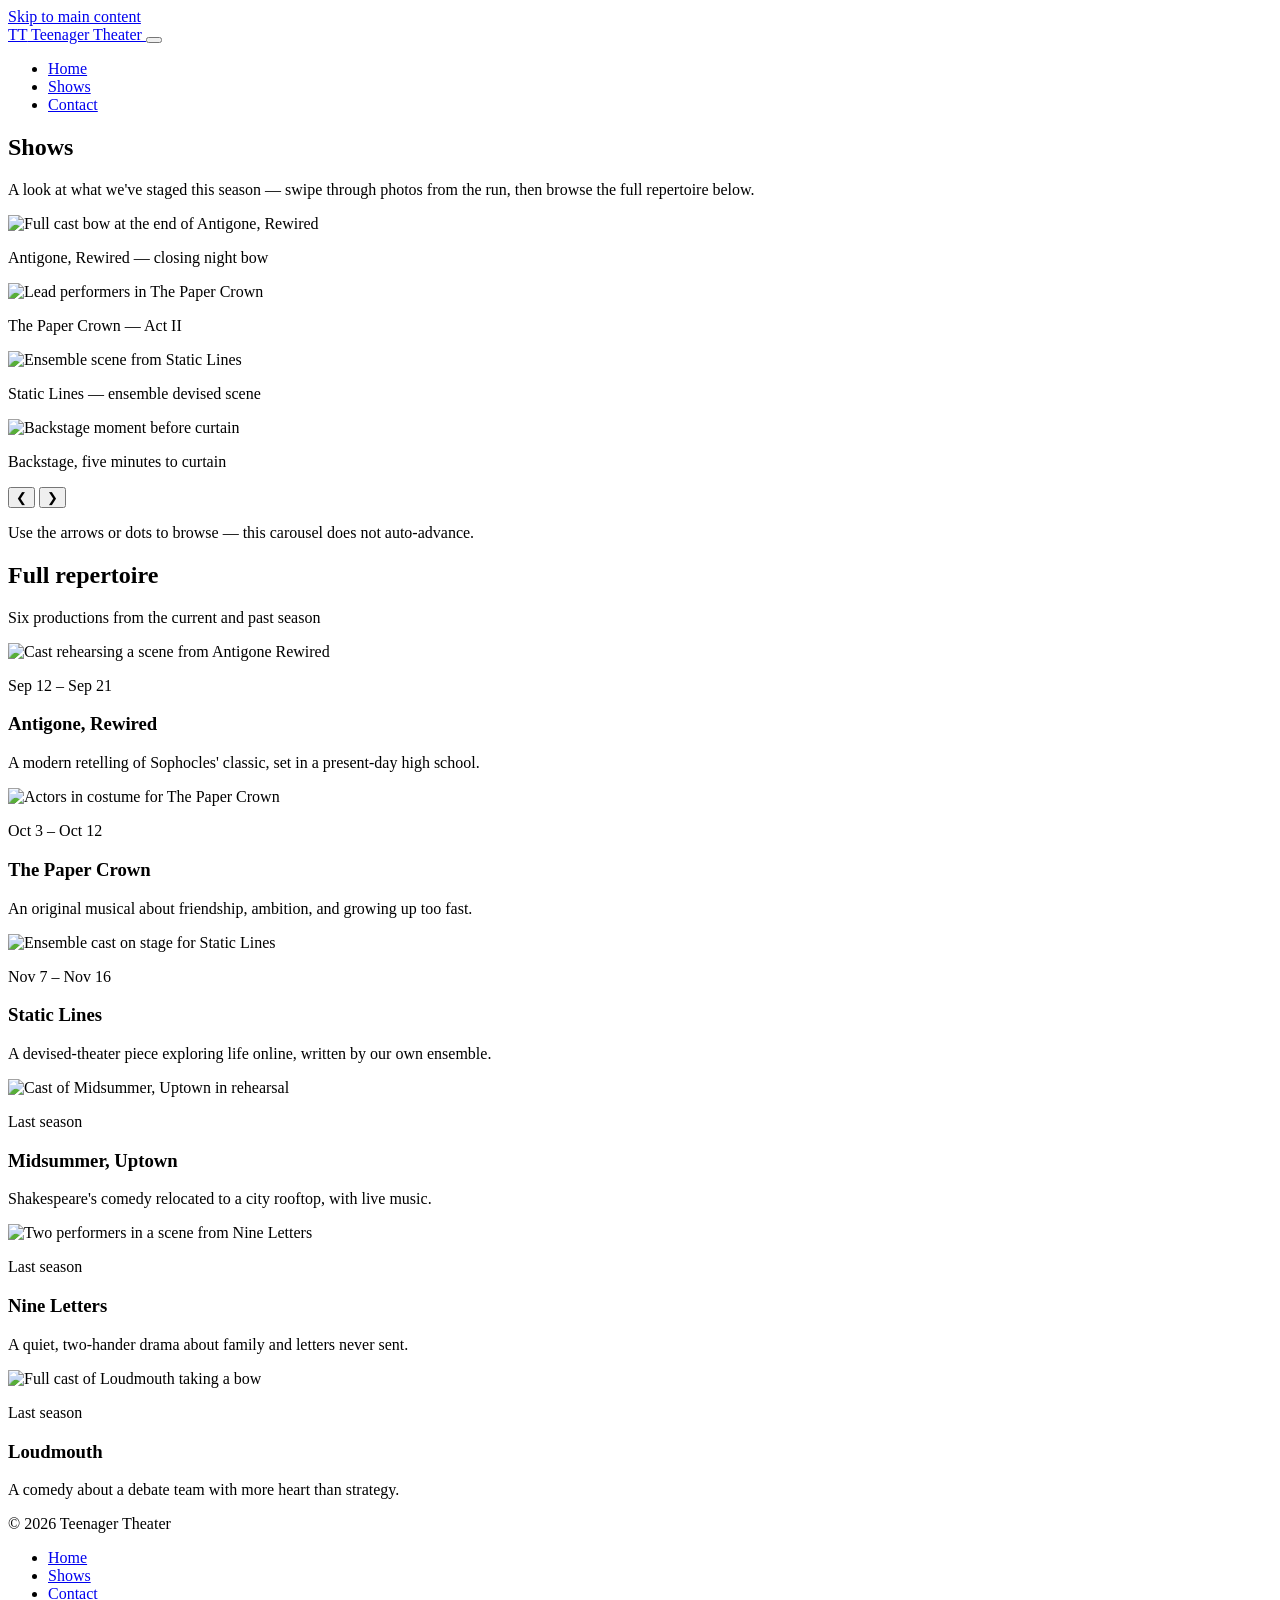
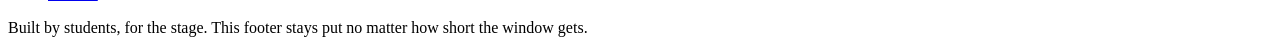
==== shows.html @ 00fec13a "Add files via upload" ====
<!DOCTYPE html>
<html lang="en">
<head>
<meta charset="UTF-8">
<meta name="viewport" content="width=device-width, initial-scale=1.0">
<title>Teenager Theater — Shows</title>
<meta name="description" content="Browse current and past Teenager Theater productions, with photos from the stage.">
<link rel="preconnect" href="https://fonts.googleapis.com">
<link href="https://fonts.googleapis.com/css2?family=Playfair+Display:wght@600;700&family=Inter:wght@400;500;600;700&display=swap" rel="stylesheet">
<link rel="stylesheet" href="css/style.css">
</head>
<body>
<a class="skip-link" href="#main">Skip to main content</a>

<header class="site-header">
  <nav class="nav container" aria-label="Main navigation">
    <a href="index.html" class="logo">
      <span class="logo-mark" aria-hidden="true">TT</span>
      Teenager Theater
    </a>
    <button class="nav-toggle" type="button" aria-expanded="false" aria-controls="primary-menu" aria-label="Toggle navigation menu">
      <span></span><span></span><span></span>
    </button>
    <ul class="nav-menu" id="primary-menu">
      <li><a href="index.html">Home</a></li>
      <li><a href="shows.html" aria-current="page">Shows</a></li>
      <li><a href="contact.html">Contact</a></li>
    </ul>
  </nav>
</header>

<main id="main">
  <section class="page-banner">
    <div class="container">
      <h1>Shows</h1>
      <p>A look at what we've staged this season — swipe through photos from the run, then browse the full repertoire below.</p>
    </div>
  </section>

  <section class="section container">
    <div class="carousel" data-carousel tabindex="0" aria-roledescription="carousel" aria-label="Photos from recent productions">
      <div class="carousel-track">
        <div class="carousel-slide">
          <img src="https://picsum.photos/seed/carousel1/1200/600" alt="Full cast bow at the end of Antigone, Rewired">
          <p class="carousel-caption">Antigone, Rewired — closing night bow</p>
        </div>
        <div class="carousel-slide">
          <img src="https://picsum.photos/seed/carousel2/1200/600" alt="Lead performers in The Paper Crown">
          <p class="carousel-caption">The Paper Crown — Act II</p>
        </div>
        <div class="carousel-slide">
          <img src="https://picsum.photos/seed/carousel3/1200/600" alt="Ensemble scene from Static Lines">
          <p class="carousel-caption">Static Lines — ensemble devised scene</p>
        </div>
        <div class="carousel-slide">
          <img src="https://picsum.photos/seed/carousel4/1200/600" alt="Backstage moment before curtain">
          <p class="carousel-caption">Backstage, five minutes to curtain</p>
        </div>
      </div>
      <button class="carousel-btn prev" type="button" aria-label="Previous photo">&#10094;</button>
      <button class="carousel-btn next" type="button" aria-label="Next photo">&#10095;</button>
      <div class="carousel-dots" role="group" aria-label="Choose photo"></div>
    </div>
    <p class="carousel-note">Use the arrows or dots to browse — this carousel does not auto-advance.</p>
  </section>

  <section class="section container">
    <div class="section-heading">
      <h2>Full repertoire</h2>
      <p class="section-sub">Six productions from the current and past season</p>
    </div>
    <div class="card-grid">
      <article class="card">
        <img src="https://picsum.photos/seed/show1/500/350" alt="Cast rehearsing a scene from Antigone Rewired">
        <div class="card-body">
          <p class="card-meta">Sep 12 – Sep 21</p>
          <h3>Antigone, Rewired</h3>
          <p>A modern retelling of Sophocles' classic, set in a present-day high school.</p>
        </div>
      </article>
      <article class="card">
        <img src="https://picsum.photos/seed/show2/500/350" alt="Actors in costume for The Paper Crown">
        <div class="card-body">
          <p class="card-meta">Oct 3 – Oct 12</p>
          <h3>The Paper Crown</h3>
          <p>An original musical about friendship, ambition, and growing up too fast.</p>
        </div>
      </article>
      <article class="card">
        <img src="https://picsum.photos/seed/show3/500/350" alt="Ensemble cast on stage for Static Lines">
        <div class="card-body">
          <p class="card-meta">Nov 7 – Nov 16</p>
          <h3>Static Lines</h3>
          <p>A devised-theater piece exploring life online, written by our own ensemble.</p>
        </div>
      </article>
      <article class="card">
        <img src="https://picsum.photos/seed/show4/500/350" alt="Cast of Midsummer, Uptown in rehearsal">
        <div class="card-body">
          <p class="card-meta">Last season</p>
          <h3>Midsummer, Uptown</h3>
          <p>Shakespeare's comedy relocated to a city rooftop, with live music.</p>
        </div>
      </article>
      <article class="card">
        <img src="https://picsum.photos/seed/show5/500/350" alt="Two performers in a scene from Nine Letters">
        <div class="card-body">
          <p class="card-meta">Last season</p>
          <h3>Nine Letters</h3>
          <p>A quiet, two-hander drama about family and letters never sent.</p>
        </div>
      </article>
      <article class="card">
        <img src="https://picsum.photos/seed/show6/500/350" alt="Full cast of Loudmouth taking a bow">
        <div class="card-body">
          <p class="card-meta">Last season</p>
          <h3>Loudmouth</h3>
          <p>A comedy about a debate team with more heart than strategy.</p>
        </div>
      </article>
    </div>
  </section>
</main>

<footer class="site-footer">
  <div class="container footer-inner">
    <p>&copy; <span id="current-year">2026</span> Teenager Theater</p>
    <ul class="footer-links">
      <li><a href="index.html">Home</a></li>
      <li><a href="shows.html">Shows</a></li>
      <li><a href="contact.html">Contact</a></li>
    </ul>
    <p class="footer-note">Built by students, for the stage. This footer stays put no matter how short the window gets.</p>
  </div>
</footer>

<script src="js/script.js"></script>
</body>
</html>
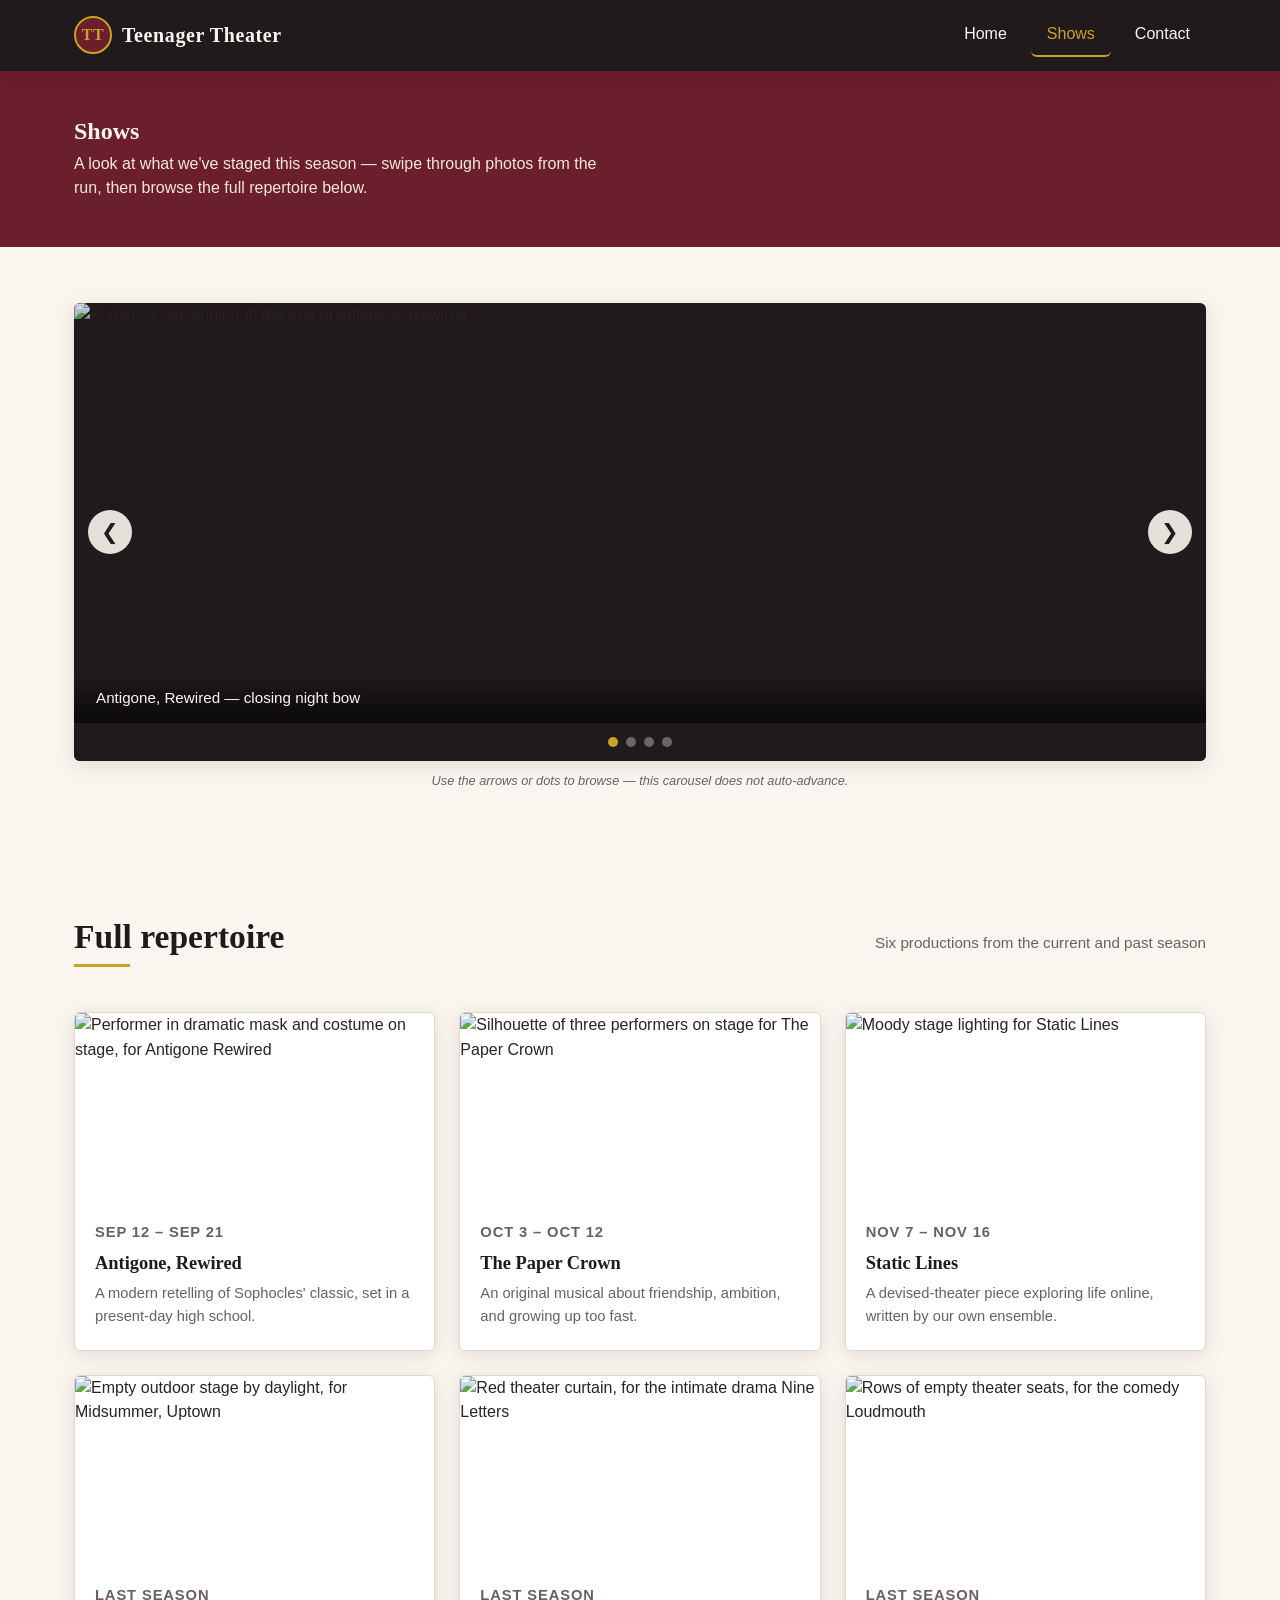
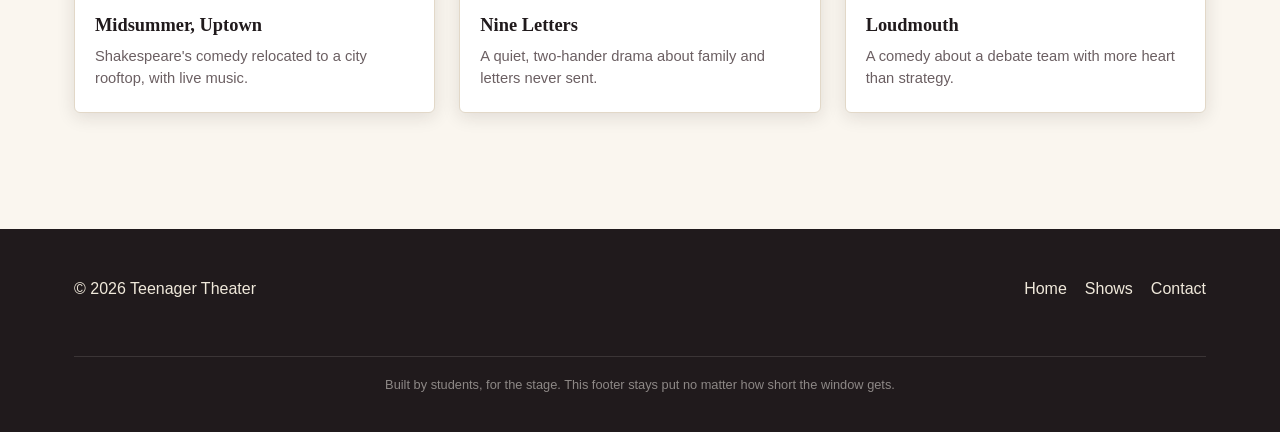
==== commit bd2c837c: "Add files via upload" ====
--- a/shows.html
+++ b/shows.html
@@ -41,19 +41,19 @@
     <div class="carousel" data-carousel tabindex="0" aria-roledescription="carousel" aria-label="Photos from recent productions">
       <div class="carousel-track">
         <div class="carousel-slide">
-          <img src="https://picsum.photos/seed/carousel1/1200/600" alt="Full cast bow at the end of Antigone, Rewired">
+          <img src="https://images.unsplash.com/photo-1575028992758-02558c4772fd?auto=format&fit=crop&w=1200&h=600&q=80" alt="Audience applauding at the end of Antigone, Rewired">
           <p class="carousel-caption">Antigone, Rewired — closing night bow</p>
         </div>
         <div class="carousel-slide">
-          <img src="https://picsum.photos/seed/carousel2/1200/600" alt="Lead performers in The Paper Crown">
+          <img src="https://images.unsplash.com/photo-1687773448285-50ee470e5583?auto=format&fit=crop&w=1200&h=600&q=80" alt="Empty auditorium seats before The Paper Crown, Act II">
           <p class="carousel-caption">The Paper Crown — Act II</p>
         </div>
         <div class="carousel-slide">
-          <img src="https://picsum.photos/seed/carousel3/1200/600" alt="Ensemble scene from Static Lines">
+          <img src="https://images.unsplash.com/photo-1751977146227-4fc506ca71a9?auto=format&fit=crop&w=1200&h=600&q=80" alt="Theater seating during an ensemble scene from Static Lines">
           <p class="carousel-caption">Static Lines — ensemble devised scene</p>
         </div>
         <div class="carousel-slide">
-          <img src="https://picsum.photos/seed/carousel4/1200/600" alt="Backstage moment before curtain">
+          <img src="https://images.unsplash.com/photo-1767811556101-d4dacddc8cb6?auto=format&fit=crop&w=1200&h=600&q=80" alt="Red velvet curtain, five minutes before curtain call">
           <p class="carousel-caption">Backstage, five minutes to curtain</p>
         </div>
       </div>
@@ -71,7 +71,7 @@
     </div>
     <div class="card-grid">
       <article class="card">
-        <img src="https://picsum.photos/seed/show1/500/350" alt="Cast rehearsing a scene from Antigone Rewired">
+        <img src="https://images.unsplash.com/photo-1767979401136-e06f9f55ece9?auto=format&fit=crop&w=500&h=350&q=80" alt="Performer in dramatic mask and costume on stage, for Antigone Rewired">
         <div class="card-body">
           <p class="card-meta">Sep 12 – Sep 21</p>
           <h3>Antigone, Rewired</h3>
@@ -79,7 +79,7 @@
         </div>
       </article>
       <article class="card">
-        <img src="https://picsum.photos/seed/show2/500/350" alt="Actors in costume for The Paper Crown">
+        <img src="https://images.unsplash.com/photo-1503095396549-807759245b35?auto=format&fit=crop&w=500&h=350&q=80" alt="Silhouette of three performers on stage for The Paper Crown">
         <div class="card-body">
           <p class="card-meta">Oct 3 – Oct 12</p>
           <h3>The Paper Crown</h3>
@@ -87,7 +87,7 @@
         </div>
       </article>
       <article class="card">
-        <img src="https://picsum.photos/seed/show3/500/350" alt="Ensemble cast on stage for Static Lines">
+        <img src="https://images.unsplash.com/photo-1576514129883-2f1d47a65da6?auto=format&fit=crop&w=500&h=350&q=80" alt="Moody stage lighting for Static Lines">
         <div class="card-body">
           <p class="card-meta">Nov 7 – Nov 16</p>
           <h3>Static Lines</h3>
@@ -95,7 +95,7 @@
         </div>
       </article>
       <article class="card">
-        <img src="https://picsum.photos/seed/show4/500/350" alt="Cast of Midsummer, Uptown in rehearsal">
+        <img src="https://images.unsplash.com/photo-1553101497-d1cd9d74660b?auto=format&fit=crop&w=500&h=350&q=80" alt="Empty outdoor stage by daylight, for Midsummer, Uptown">
         <div class="card-body">
           <p class="card-meta">Last season</p>
           <h3>Midsummer, Uptown</h3>
@@ -103,7 +103,7 @@
         </div>
       </article>
       <article class="card">
-        <img src="https://picsum.photos/seed/show5/500/350" alt="Two performers in a scene from Nine Letters">
+        <img src="https://images.unsplash.com/photo-1514306191717-452ec28c7814?auto=format&fit=crop&w=500&h=350&q=80" alt="Red theater curtain, for the intimate drama Nine Letters">
         <div class="card-body">
           <p class="card-meta">Last season</p>
           <h3>Nine Letters</h3>
@@ -111,7 +111,7 @@
         </div>
       </article>
       <article class="card">
-        <img src="https://picsum.photos/seed/show6/500/350" alt="Full cast of Loudmouth taking a bow">
+        <img src="https://images.unsplash.com/photo-1545129139-1beb780cf337?auto=format&fit=crop&w=500&h=350&q=80" alt="Rows of empty theater seats, for the comedy Loudmouth">
         <div class="card-body">
           <p class="card-meta">Last season</p>
           <h3>Loudmouth</h3>
--- a/css/style.css
+++ b/css/style.css
@@ -0,0 +1,574 @@
+/* =========================================================
+   Teenager Theater — stylesheet
+   Palette: curtain maroon + charcoal + warm cream + gold accent
+   ========================================================= */
+
+:root {
+  --color-maroon: #6b1e2b;
+  --color-maroon-dark: #4a1420;
+  --color-charcoal: #201a1c;
+  --color-cream: #faf6ef;
+  --color-cream-dark: #f0e9db;
+  --color-gold: #c9a227;
+  --color-gold-dark: #a9840f;
+  --color-text: #2b2226;
+  --color-text-light: #6b5f62;
+  --color-border: #e2d8c8;
+
+  --font-heading: 'Playfair Display', Georgia, 'Times New Roman', serif;
+  --font-body: 'Inter', -apple-system, BlinkMacSystemFont, 'Segoe UI', sans-serif;
+
+  --max-width: 1180px;
+  --radius: 6px;
+  --shadow: 0 4px 18px rgba(32, 26, 28, 0.12);
+  --transition: 0.2s ease;
+}
+
+/* ---------- Reset ---------- */
+*, *::before, *::after { box-sizing: border-box; }
+html, body { margin: 0; padding: 0; }
+img { max-width: 100%; display: block; }
+a { color: inherit; text-decoration: none; }
+ul { list-style: none; margin: 0; padding: 0; }
+button { font-family: inherit; cursor: pointer; }
+input, textarea { font-family: inherit; font-size: 1rem; }
+
+html {
+  scroll-behavior: smooth;
+}
+
+body {
+  font-family: var(--font-body);
+  color: var(--color-text);
+  background: var(--color-cream);
+  line-height: 1.55;
+  /* sticky footer */
+  min-height: 100vh;
+  display: flex;
+  flex-direction: column;
+}
+
+main { flex: 1 0 auto; }
+
+h1, h2, h3 {
+  font-family: var(--font-heading);
+  color: var(--color-charcoal);
+  line-height: 1.2;
+  margin: 0 0 0.5em;
+}
+
+.container {
+  max-width: var(--max-width);
+  margin: 0 auto;
+  padding: 0 24px;
+}
+
+.visually-hidden {
+  position: absolute;
+  width: 1px; height: 1px;
+  overflow: hidden;
+  clip: rect(0 0 0 0);
+  white-space: nowrap;
+}
+
+.skip-link {
+  position: absolute;
+  left: -999px;
+  top: 0;
+  background: var(--color-gold);
+  color: var(--color-charcoal);
+  padding: 10px 16px;
+  z-index: 200;
+  border-radius: 0 0 var(--radius) 0;
+  font-weight: 600;
+}
+.skip-link:focus {
+  left: 0;
+}
+
+/* ---------- Buttons ---------- */
+.btn {
+  display: inline-block;
+  border: 2px solid var(--color-gold);
+  background: var(--color-gold);
+  color: var(--color-charcoal);
+  font-weight: 600;
+  padding: 12px 28px;
+  border-radius: var(--radius);
+  transition: background var(--transition), color var(--transition), transform var(--transition);
+}
+.btn:hover, .btn:focus-visible {
+  background: transparent;
+  color: var(--color-cream);
+  border-color: var(--color-cream);
+}
+.btn-outline {
+  background: transparent;
+  color: var(--color-cream);
+  border-color: var(--color-cream);
+}
+.btn-outline:hover, .btn-outline:focus-visible {
+  background: var(--color-cream);
+  color: var(--color-maroon-dark);
+}
+
+/* =========================================================
+   Header / Navigation
+   ========================================================= */
+.site-header {
+  background: var(--color-charcoal);
+  position: sticky;
+  top: 0;
+  z-index: 100;
+  box-shadow: var(--shadow);
+}
+
+.nav {
+  display: flex;
+  align-items: center;
+  justify-content: space-between;
+  padding: 14px 24px;
+}
+
+.logo {
+  display: flex;
+  align-items: center;
+  gap: 10px;
+  font-family: var(--font-heading);
+  font-size: 1.25rem;
+  font-weight: 700;
+  color: var(--color-cream);
+  letter-spacing: 0.03em;
+}
+
+.logo-mark {
+  display: flex;
+  align-items: center;
+  justify-content: center;
+  width: 38px;
+  height: 38px;
+  border-radius: 50%;
+  background: var(--color-maroon);
+  color: var(--color-gold);
+  font-family: var(--font-heading);
+  font-size: 1rem;
+  font-weight: 700;
+  border: 2px solid var(--color-gold);
+}
+
+.nav-toggle {
+  display: none;
+  flex-direction: column;
+  justify-content: center;
+  gap: 5px;
+  width: 40px;
+  height: 40px;
+  background: transparent;
+  border: none;
+  padding: 0;
+}
+.nav-toggle span {
+  display: block;
+  height: 2px;
+  background: var(--color-cream);
+  border-radius: 2px;
+  transition: transform var(--transition), opacity var(--transition);
+}
+.nav-toggle[aria-expanded="true"] span:nth-child(1) {
+  transform: translateY(7px) rotate(45deg);
+}
+.nav-toggle[aria-expanded="true"] span:nth-child(2) {
+  opacity: 0;
+}
+.nav-toggle[aria-expanded="true"] span:nth-child(3) {
+  transform: translateY(-7px) rotate(-45deg);
+}
+
+.nav-menu {
+  display: flex;
+  gap: 8px;
+}
+
+.nav-menu a {
+  display: block;
+  padding: 8px 16px;
+  color: var(--color-cream);
+  font-weight: 500;
+  border-radius: var(--radius);
+  transition: background var(--transition), color var(--transition);
+}
+.nav-menu a:hover,
+.nav-menu a:focus-visible {
+  background: var(--color-maroon);
+  color: var(--color-gold);
+}
+.nav-menu a[aria-current="page"] {
+  color: var(--color-gold);
+  border-bottom: 2px solid var(--color-gold);
+}
+
+@media (max-width: 767px) {
+  .nav-toggle { display: flex; }
+  .nav-menu {
+    position: absolute;
+    top: 100%;
+    left: 0;
+    right: 0;
+    flex-direction: column;
+    background: var(--color-charcoal);
+    gap: 0;
+    max-height: 0;
+    overflow: hidden;
+    transition: max-height var(--transition);
+  }
+  .nav-menu.is-open {
+    max-height: 320px;
+  }
+  .nav-menu a {
+    padding: 14px 24px;
+    border-radius: 0;
+    border-bottom: 1px solid rgba(250, 246, 239, 0.08);
+  }
+}
+
+/* =========================================================
+   Hero (landing page — unique layout)
+   ========================================================= */
+.hero {
+  position: relative;
+  color: var(--color-cream);
+  background: var(--color-charcoal);
+  overflow: hidden;
+  /* height comes from hero-content below, not from the image, so long
+     text/buttons on narrow screens can never get clipped */
+  min-height: clamp(320px, 55vw, 560px);
+  display: flex;
+  align-items: stretch;
+}
+.hero-image {
+  position: absolute;
+  inset: 0;
+  width: 100%;
+  height: 100%;
+  object-fit: cover;
+  opacity: 0.55;
+  z-index: 0;
+}
+.hero-content {
+  position: relative;
+  z-index: 1;
+  display: flex;
+  flex-direction: column;
+  justify-content: center;
+  align-items: flex-start;
+  gap: 14px;
+  padding: 48px 24px;
+  max-width: var(--max-width);
+  margin: 0 auto;
+  width: 100%;
+  box-sizing: border-box;
+}
+.hero-eyebrow {
+  text-transform: uppercase;
+  letter-spacing: 0.18em;
+  font-size: 0.8rem;
+  color: var(--color-gold);
+  font-weight: 600;
+}
+.hero-content h1 {
+  color: var(--color-cream);
+  font-size: clamp(2rem, 5vw, 3.4rem);
+  max-width: 14ch;
+  margin: 0;
+}
+.hero-content p {
+  max-width: 46ch;
+  color: var(--color-cream-dark);
+  font-size: 1.05rem;
+}
+.hero-actions {
+  display: flex;
+  gap: 14px;
+  flex-wrap: wrap;
+  margin-top: 6px;
+}
+
+/* =========================================================
+   Sections / cards (Upcoming shows + Shows grid)
+   ========================================================= */
+.section {
+  /* padding-top/bottom only (not shorthand) so this never clobbers the
+     left/right padding that .container sets when both classes combine
+     on the same element */
+  padding-top: 56px;
+  padding-bottom: 56px;
+}
+.section-heading {
+  display: flex;
+  align-items: baseline;
+  justify-content: space-between;
+  gap: 16px;
+  margin-bottom: 28px;
+  flex-wrap: wrap;
+}
+.section-heading h2 {
+  font-size: clamp(1.5rem, 3vw, 2.1rem);
+  position: relative;
+  padding-bottom: 10px;
+}
+.section-heading h2::after {
+  content: "";
+  position: absolute;
+  left: 0; bottom: 0;
+  width: 56px;
+  height: 3px;
+  background: var(--color-gold);
+}
+.section-sub {
+  color: var(--color-text-light);
+  font-size: 0.95rem;
+}
+
+.card-grid {
+  display: grid;
+  grid-template-columns: repeat(3, 1fr);
+  gap: 24px;
+}
+
+/* Third distinct viewport layout: tablet gets its own 2-column
+   arrangement (different from both mobile's 1-col and desktop's 3-col) */
+@media (min-width: 768px) and (max-width: 1023px) {
+  .card-grid { grid-template-columns: repeat(2, 1fr); }
+}
+@media (max-width: 767px) {
+  .card-grid { grid-template-columns: 1fr; }
+}
+
+.card {
+  background: #fff;
+  border: 1px solid var(--color-border);
+  border-radius: var(--radius);
+  overflow: hidden;
+  box-shadow: var(--shadow);
+  display: flex;
+  flex-direction: column;
+  transition: transform var(--transition);
+}
+.card:hover { transform: translateY(-4px); }
+.card img { height: 190px; object-fit: cover; }
+.card-body { padding: 18px 20px 22px; display: flex; flex-direction: column; gap: 8px; flex: 1; }
+.card-body h3 { font-size: 1.15rem; margin: 0; }
+.card-meta {
+  font-size: 0.8rem;
+  color: var(--color-gold-dark);
+  text-transform: uppercase;
+  letter-spacing: 0.06em;
+  font-weight: 600;
+}
+.card-body p { margin: 0; color: var(--color-text-light); font-size: 0.92rem; flex: 1; }
+.card-body .btn { align-self: flex-start; padding: 8px 18px; font-size: 0.85rem; margin-top: 6px; }
+
+/* =========================================================
+   Carousel (manual controls only — no autoplay)
+   ========================================================= */
+.carousel {
+  position: relative;
+  border-radius: var(--radius);
+  overflow: hidden;
+  box-shadow: var(--shadow);
+  background: var(--color-charcoal);
+}
+.carousel-track {
+  display: flex;
+  transition: transform 0.45s ease;
+}
+.carousel-slide {
+  min-width: 100%;
+  position: relative;
+}
+.carousel-slide img {
+  width: 100%;
+  height: clamp(220px, 40vw, 420px);
+  object-fit: cover;
+  opacity: 0.85;
+}
+.carousel-caption {
+  position: absolute;
+  left: 0; right: 0; bottom: 0;
+  margin: 0; /* reset default <p> margin so it sits flush with the image edge */
+  padding: 14px 22px;
+  background: linear-gradient(transparent, rgba(0,0,0,0.65));
+  color: var(--color-cream);
+  font-size: 0.95rem;
+}
+.carousel-btn {
+  position: absolute;
+  top: 50%;
+  transform: translateY(-50%);
+  width: 44px;
+  height: 44px;
+  border-radius: 50%;
+  border: none;
+  background: rgba(250, 246, 239, 0.9);
+  color: var(--color-charcoal);
+  font-size: 1.3rem;
+  display: flex;
+  align-items: center;
+  justify-content: center;
+  transition: background var(--transition);
+}
+.carousel-btn:hover, .carousel-btn:focus-visible { background: var(--color-gold); }
+.carousel-btn.prev { left: 14px; }
+.carousel-btn.next { right: 14px; }
+
+.carousel-dots {
+  display: flex;
+  justify-content: center;
+  gap: 8px;
+  padding: 14px 0;
+  background: var(--color-charcoal);
+}
+.carousel-dot {
+  width: 10px;
+  height: 10px;
+  border-radius: 50%;
+  border: none;
+  background: rgba(250, 246, 239, 0.35);
+  padding: 0;
+}
+.carousel-dot[aria-current="true"] {
+  background: var(--color-gold);
+}
+.carousel-note {
+  text-align: center;
+  font-size: 0.8rem;
+  color: var(--color-text-light);
+  margin-top: 10px;
+  font-style: italic;
+}
+
+/* =========================================================
+   Page header banner (Shows / Contact)
+   ========================================================= */
+.page-banner {
+  background: var(--color-maroon);
+  color: var(--color-cream);
+  padding: 46px 0;
+  text-align: left;
+}
+.page-banner h1 { color: var(--color-cream); margin-bottom: 6px; }
+.page-banner p { color: var(--color-cream-dark); margin: 0; max-width: 60ch; }
+
+/* =========================================================
+   Contact page: form + map
+   ========================================================= */
+.contact-layout {
+  display: grid;
+  grid-template-columns: 1.1fr 0.9fr;
+  gap: 40px;
+  align-items: start;
+}
+@media (max-width: 900px) {
+  .contact-layout { grid-template-columns: 1fr; }
+}
+
+.form-field {
+  display: flex;
+  flex-direction: column;
+  gap: 6px;
+  margin-bottom: 20px;
+}
+.form-field label {
+  font-weight: 600;
+  font-size: 0.9rem;
+}
+.form-field input,
+.form-field textarea {
+  padding: 12px 14px;
+  border: 1px solid var(--color-border);
+  border-radius: var(--radius);
+  background: #fff;
+}
+.form-field input:focus,
+.form-field textarea:focus {
+  outline: 2px solid var(--color-gold);
+  outline-offset: 1px;
+}
+.form-field.has-error input,
+.form-field.has-error textarea {
+  border-color: #a3323d;
+}
+.field-error {
+  color: #a3323d;
+  font-size: 0.82rem;
+  min-height: 1.1em;
+}
+.form-status {
+  margin-top: 16px;
+  padding: 12px 16px;
+  border-radius: var(--radius);
+  font-size: 0.92rem;
+  display: none;
+}
+.form-status.success {
+  display: block;
+  background: #e4f2e6;
+  color: #24592d;
+  border: 1px solid #b7dcbb;
+}
+
+.map-wrap {
+  border-radius: var(--radius);
+  overflow: hidden;
+  box-shadow: var(--shadow);
+  border: 1px solid var(--color-border);
+}
+.map-wrap iframe {
+  width: 100%;
+  height: 100%;
+  min-height: 360px;
+  border: 0;
+  display: block;
+}
+
+.info-list {
+  margin-top: 20px;
+  display: flex;
+  flex-direction: column;
+  gap: 10px;
+  font-size: 0.95rem;
+}
+.info-list strong { color: var(--color-charcoal); }
+
+/* =========================================================
+   Footer (sticky footer)
+   ========================================================= */
+.site-footer {
+  flex-shrink: 0;
+  background: var(--color-charcoal);
+  color: var(--color-cream-dark);
+  padding: 32px 0 24px;
+  margin-top: 60px;
+}
+.footer-inner {
+  display: flex;
+  flex-wrap: wrap;
+  gap: 20px;
+  justify-content: space-between;
+  align-items: center;
+}
+.footer-links {
+  display: flex;
+  gap: 18px;
+  flex-wrap: wrap;
+}
+.footer-links a:hover { color: var(--color-gold); }
+.footer-note {
+  width: 100%;
+  text-align: center;
+  font-size: 0.8rem;
+  color: rgba(250, 246, 239, 0.5);
+  margin-top: 18px;
+  padding-top: 18px;
+  border-top: 1px solid rgba(250, 246, 239, 0.12);
+}
